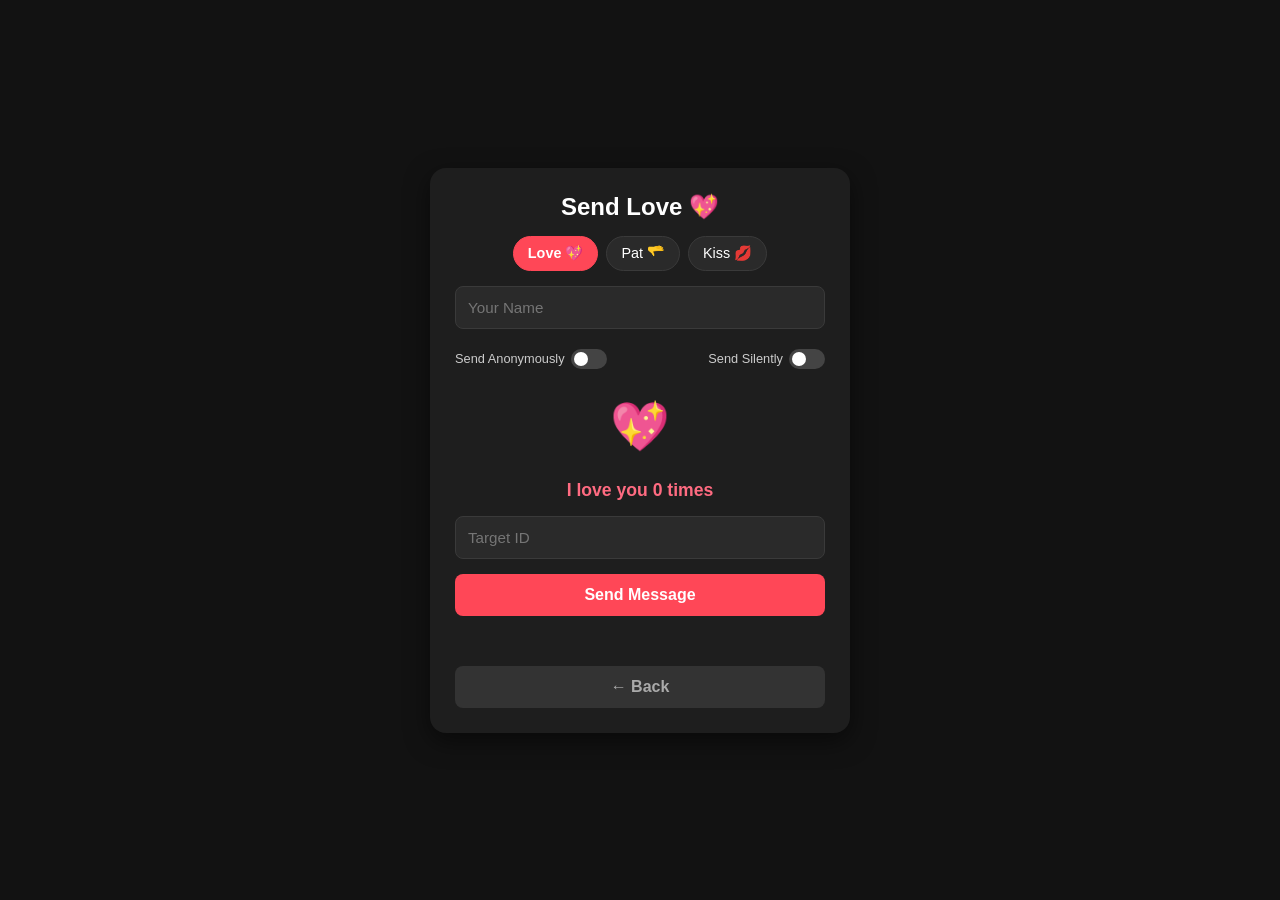
==== send.html @ bca9ed53 "Add files via upload" ====
<!DOCTYPE html>
<html lang="en">
<head>
    <meta charset="UTF-8">
    <meta name="viewport" content="width=device-width, initial-scale=1.0">
    <title>Send Affection 💖</title>
    <link rel="stylesheet" href="style.css">
</head>
<body>

    <div class="card">
        <h2 id="actionTitle">Send Love 💖</h2>

        <!-- Action Selector -->
        <div class="action-selector">
            <button class="type-btn active" onclick="setAction('love', '💖', 'loved', event)">Love 💖</button>
            <button class="type-btn" onclick="setAction('pat', '🫳', 'patted', event)">Pat 🫳</button>
            <button class="type-btn" onclick="setAction('kiss', '💋', 'kissed', event)">Kiss 💋</button>
        </div>

        <input id="senderName" type="text" placeholder="Your Name">

        <div class="toggles-row">
            <div class="toggle-container">
                <span>Send Anonymously</span>
                <label class="switch">
                    <input type="checkbox" id="anonToggle">
                    <span class="slider"></span>
                </label>
            </div>

            <div class="toggle-container">
                <span>Send Silently</span>
                <label class="switch">
                    <input type="checkbox" id="silentToggle">
                    <span class="slider"></span>
                </label>
            </div>
        </div>

        <button id="actionButton" class="love-button">💖</button>

        <div id="actionCount">
            I love you 0 times
        </div>

        <input id="targetId" type="text" placeholder="Target ID">

        <button class="send-btn" onclick="sendAction()">Send Message</button>

        <div id="status"></div>

        <button class="back-btn" onclick="window.location.href='index.html'">← Back</button>
    </div>

    <script src="script.js"></script>
</body>
</html>
---- style.css ----
* {
    box-sizing: border-box;
    margin: 0;
    padding: 0;
    font-family: 'Segoe UI', Tahoma, Geneva, Verdana, sans-serif;
}

body {
    background-color: #121212;
    color: #ffffff;
    display: flex;
    justify-content: center;
    align-items: center;
    min-height: 100vh;
    padding: 20px;
}

.card {
    background: #1e1e1e;
    padding: 25px;
    border-radius: 16px;
    width: 100%;
    max-width: 420px;
    box-shadow: 0 8px 24px rgba(0, 0, 0, 0.5);
    display: flex;
    flex-direction: column;
    gap: 15px;
    text-align: center;
}

h2 {
    font-size: 1.5rem;
}

.action-selector {
    display: flex;
    gap: 8px;
    justify-content: center;
}

.type-btn {
    background: #2a2a2a;
    border: 1px solid #3a3a3a;
    color: #fff;
    padding: 8px 14px;
    border-radius: 20px;
    cursor: pointer;
    font-size: 0.9rem;
    transition: all 0.2s ease;
}

.type-btn.active {
    background: #ff4757;
    border-color: #ff4757;
    font-weight: bold;
}

input[type="text"] {
    width: 100%;
    padding: 12px;
    background: #2a2a2a;
    border: 1px solid #3a3a3a;
    border-radius: 8px;
    color: #fff;
    outline: none;
    font-size: 0.95rem;
}

input[type="text"]:disabled {
    opacity: 0.5;
    cursor: not-allowed;
}

.toggles-row {
    display: flex;
    justify-content: space-between;
    align-items: center;
    gap: 10px;
    margin: 5px 0;
}

.toggle-container {
    display: flex;
    align-items: center;
    gap: 6px;
    font-size: 0.8rem;
    color: #ccc;
}

/* Switch Styles */
.switch {
    position: relative;
    display: inline-block;
    width: 36px;
    height: 20px;
}

.switch input {
    opacity: 0;
    width: 0;
    height: 0;
}

.slider {
    position: absolute;
    cursor: pointer;
    top: 0; left: 0; right: 0; bottom: 0;
    background-color: #444;
    transition: .3s;
    border-radius: 20px;
}

.slider:before {
    position: absolute;
    content: "";
    height: 14px;
    width: 14px;
    left: 3px;
    bottom: 3px;
    background-color: white;
    transition: .3s;
    border-radius: 50%;
}

input:checked + .slider {
    background-color: #ff4757;
}

input:checked + .slider:before {
    transform: translateX(16px);
}

.love-button {
    font-size: 3rem;
    background: none;
    border: none;
    cursor: pointer;
    margin: 10px 0;
    user-select: none;
    transition: transform 0.1s ease;
}

.love-button:active {
    transform: scale(1.2);
}

#actionCount {
    font-size: 1.1rem;
    font-weight: 600;
    color: #ff6b81;
}

.send-btn, .back-btn {
    padding: 12px;
    border: none;
    border-radius: 8px;
    font-weight: bold;
    cursor: pointer;
    font-size: 1rem;
}

.send-btn {
    background: #ff4757;
    color: white;
}

.back-btn {
    background: #333;
    color: #aaa;
}

#status {
    font-size: 0.9rem;
    min-height: 20px;
}
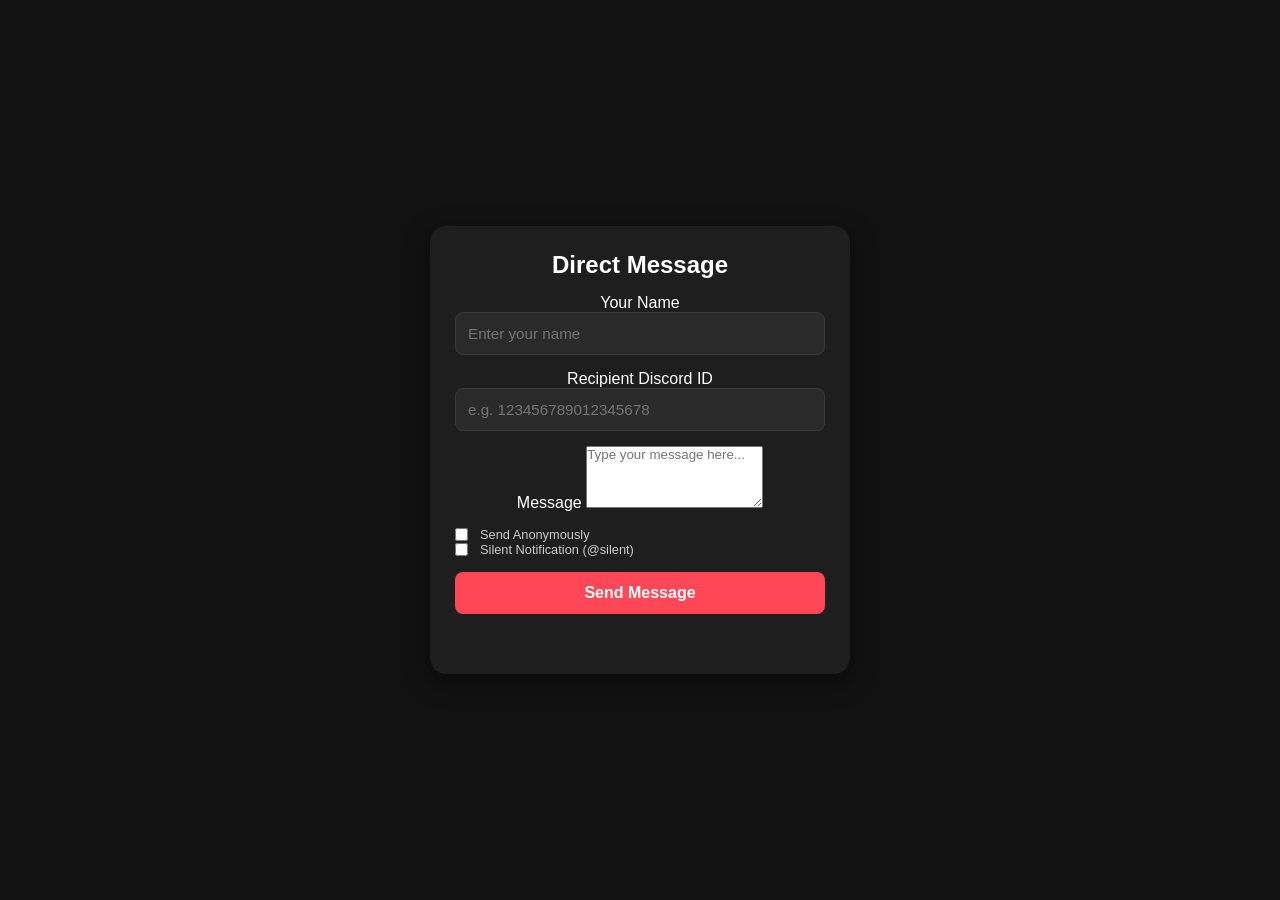
==== commit 55d55577: "Update send.html" ====
--- a/send.html
+++ b/send.html
@@ -3,54 +3,44 @@
 <head>
     <meta charset="UTF-8">
     <meta name="viewport" content="width=device-width, initial-scale=1.0">
-    <title>Send Affection 💖</title>
+    <title>Custom Direct DM</title>
     <link rel="stylesheet" href="style.css">
 </head>
 <body>
+    <div class="card">
+        <h2>Direct Message</h2>
 
-    <div class="card">
-        <h2 id="actionTitle">Send Love 💖</h2>
-
-        <!-- Action Selector -->
-        <div class="action-selector">
-            <button class="type-btn active" onclick="setAction('love', '💖', 'loved', event)">Love 💖</button>
-            <button class="type-btn" onclick="setAction('pat', '🫳', 'patted', event)">Pat 🫳</button>
-            <button class="type-btn" onclick="setAction('kiss', '💋', 'kissed', event)">Kiss 💋</button>
+        <div class="input-group">
+            <label for="senderName">Your Name</label>
+            <input type="text" id="senderName" placeholder="Enter your name">
         </div>
 
-        <input id="senderName" type="text" placeholder="Your Name">
-
-        <div class="toggles-row">
-            <div class="toggle-container">
-                <span>Send Anonymously</span>
-                <label class="switch">
-                    <input type="checkbox" id="anonToggle">
-                    <span class="slider"></span>
-                </label>
-            </div>
-
-            <div class="toggle-container">
-                <span>Send Silently</span>
-                <label class="switch">
-                    <input type="checkbox" id="silentToggle">
-                    <span class="slider"></span>
-                </label>
-            </div>
+        <div class="input-group">
+            <label for="targetId">Recipient Discord ID</label>
+            <input type="text" id="targetId" placeholder="e.g. 123456789012345678">
         </div>
 
-        <button id="actionButton" class="love-button">💖</button>
-
-        <div id="actionCount">
-            I love you 0 times
+        <div class="input-group">
+            <label for="customMessage">Message</label>
+            <textarea id="customMessage" rows="4" placeholder="Type your message here..."></textarea>
         </div>
 
-        <input id="targetId" type="text" placeholder="Target ID">
+        <div class="toggles">
+            <label class="toggle-container">
+                <input type="checkbox" id="anonToggle">
+                <span class="checkmark"></span>
+                Send Anonymously
+            </label>
 
-        <button class="send-btn" onclick="sendAction()">Send Message</button>
+            <label class="toggle-container">
+                <input type="checkbox" id="silentToggle">
+                <span class="checkmark"></span>
+                Silent Notification (@silent)
+            </label>
+        </div>
 
-        <div id="status"></div>
-
-        <button class="back-btn" onclick="window.location.href='index.html'">← Back</button>
+        <button type="button" class="send-btn" onclick="sendCustomDM()">Send Message</button>
+        <p id="status"></p>
     </div>
 
     <script src="script.js"></script>
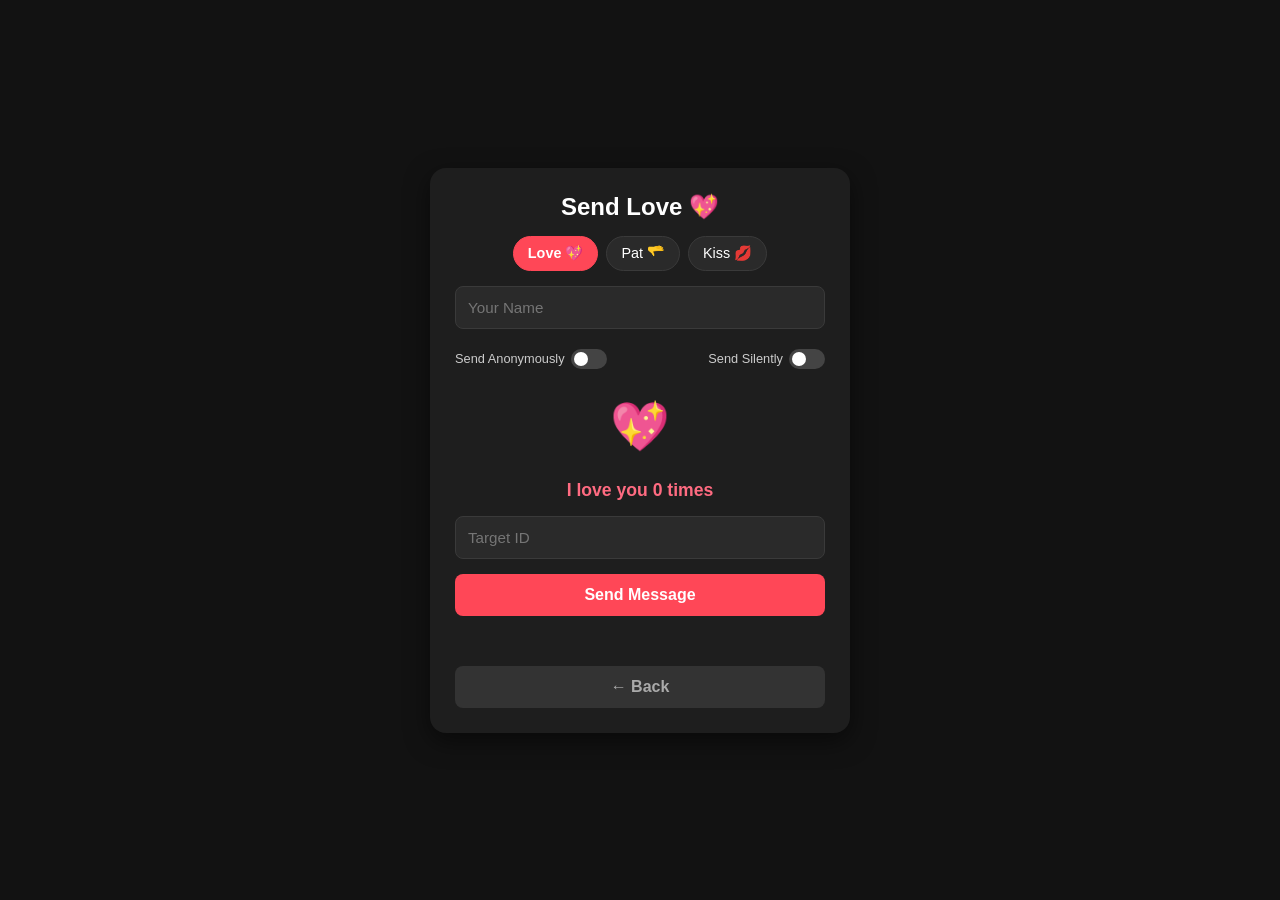
==== commit e560b2c8: "Update send.html" ====
--- a/send.html
+++ b/send.html
@@ -3,44 +3,54 @@
 <head>
     <meta charset="UTF-8">
     <meta name="viewport" content="width=device-width, initial-scale=1.0">
-    <title>Custom Direct DM</title>
+    <title>Send Affection 💖</title>
     <link rel="stylesheet" href="style.css">
 </head>
 <body>
+
     <div class="card">
-        <h2>Direct Message</h2>
+        <h2 id="actionTitle">Send Love 💖</h2>
 
-        <div class="input-group">
-            <label for="senderName">Your Name</label>
-            <input type="text" id="senderName" placeholder="Enter your name">
+        <!-- Action Selector -->
+        <div class="action-selector">
+            <button class="type-btn active" onclick="setAction('love', '💖', 'loved', event)">Love 💖</button>
+            <button class="type-btn" onclick="setAction('pat', '🫳', 'patted', event)">Pat 🫳</button>
+            <button class="type-btn" onclick="setAction('kiss', '💋', 'kissed', event)">Kiss 💋</button>
         </div>
 
-        <div class="input-group">
-            <label for="targetId">Recipient Discord ID</label>
-            <input type="text" id="targetId" placeholder="e.g. 123456789012345678">
+        <input id="senderName" type="text" placeholder="Your Name">
+
+        <div class="toggles-row">
+            <div class="toggle-container">
+                <span>Send Anonymously</span>
+                <label class="switch">
+                    <input type="checkbox" id="anonToggle">
+                    <span class="slider"></span>
+                </label>
+            </div>
+
+            <div class="toggle-container">
+                <span>Send Silently</span>
+                <label class="switch">
+                    <input type="checkbox" id="silentToggle">
+                    <span class="slider"></span>
+                </label>
+            </div>
         </div>
 
-        <div class="input-group">
-            <label for="customMessage">Message</label>
-            <textarea id="customMessage" rows="4" placeholder="Type your message here..."></textarea>
+        <button id="actionButton" class="love-button">💖</button>
+
+        <div id="actionCount">
+            I love you 0 times
         </div>
 
-        <div class="toggles">
-            <label class="toggle-container">
-                <input type="checkbox" id="anonToggle">
-                <span class="checkmark"></span>
-                Send Anonymously
-            </label>
+        <input id="targetId" type="text" placeholder="Target ID">
 
-            <label class="toggle-container">
-                <input type="checkbox" id="silentToggle">
-                <span class="checkmark"></span>
-                Silent Notification (@silent)
-            </label>
-        </div>
+        <button class="send-btn" onclick="sendAction()">Send Message</button>
 
-        <button type="button" class="send-btn" onclick="sendCustomDM()">Send Message</button>
-        <p id="status"></p>
+        <div id="status"></div>
+
+        <button class="back-btn" onclick="window.location.href='index.html'">← Back</button>
     </div>
 
     <script src="script.js"></script>
